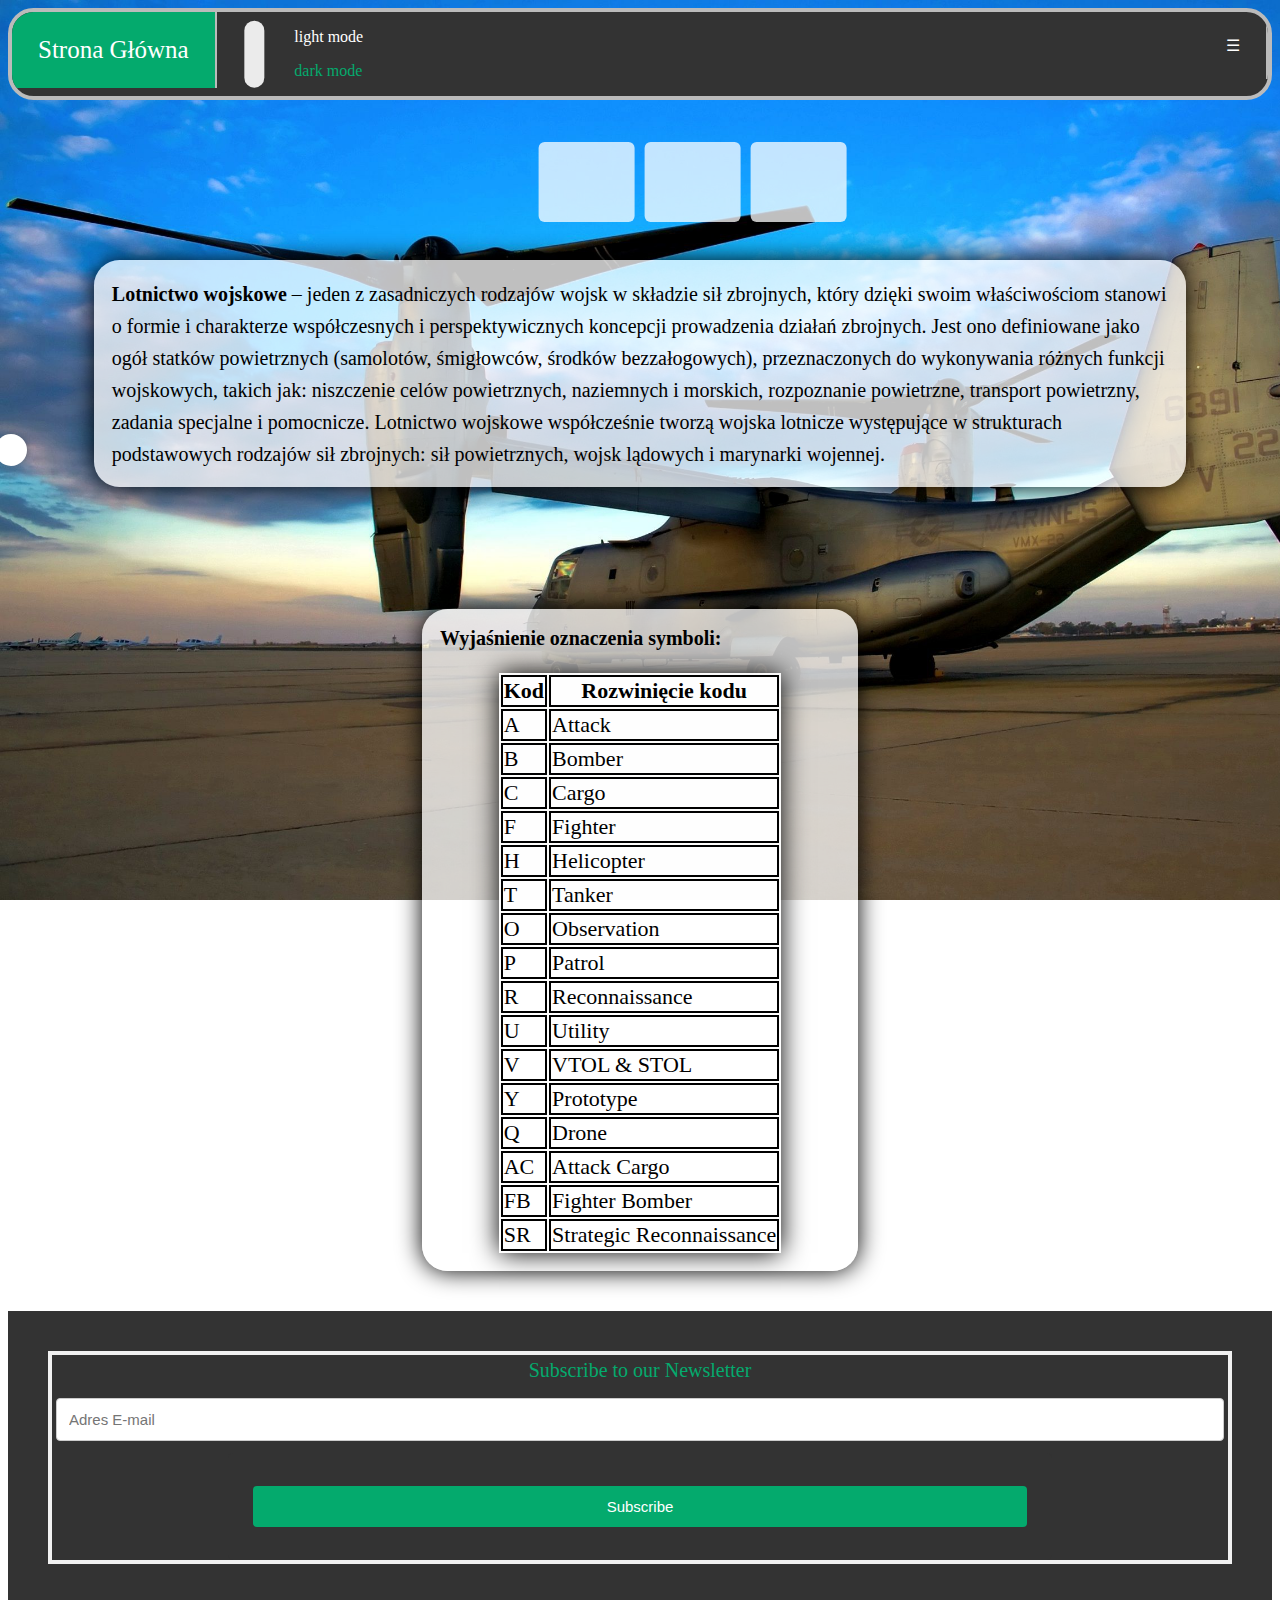
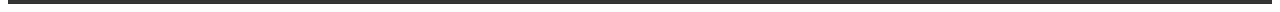
==== index.html @ d293767f "Witryna" ====
<!DOCTYPE html>
<html lang="pl" >
<head>
<meta charset="UTF-8">
<meta name="viewport" content="width=device-width, initial-scale=1">
<link rel="stylesheet" href="style.css">
<link rel='stylesheet' href='https://s3-us-west-2.amazonaws.com/s.cdpn.io/1462889/unicons.css'>
<title>Lotnictwo Wojskowe</title>
</head>
<body id="dvImage">
<script src="js/script.js"></script>
<div class="topNav" id="myTopNav">	
	<a class="active" href="index.html"  >Strona Główna</a>
	<div class="dropdown"> <button class="dropbtn">Myśliwce 
    </button>
			<div class="dropdown-content">
			<a href="mysliwce.html">Myśliwce</a>
			<a href="mysliwce.html#F-22_Raptor">F-22 Raptor</a>	
			<a href="mysliwce.html#YF-23_Black_Widow">YF-23 Black Widow</a>
			<a href="mysliwce.html#F-35_Lightning">F-35 Lightning</a>
			<a href="mysliwce.html#F-14_Tomcat">F-14 Tomcat</a>
			<a href="mysliwce.html#F-16_Fighting_Falcon">F-16 Fighting Falcon</a>
		</div></div>
	<div class="dropdown"><button class="dropbtn">Bombowce 
			</button>
			<div class="dropdown-content">
				<a href="bombowce.html">Bombowce</a>
				<a href="bombowce.html#B-2_Spirit">B-2 Spirit </a>
				<a href="bombowce.html#B-1B_Lancer">B-1B Lancer</a>
				<a href="bombowce.html#F-117_Nighthawk">F-117 Nighthawk</a>
				<a href="bombowce.html#B-52_Stratofortress">B-52 Stratofortress</a>
			</div></div>
	<div class="dropdown"><button class="dropbtn">Śmigłowce 
    </button>
  		<div class="dropdown-content">
			<a href="smiglowce.html">Śmigłowce</a>
			<a href="smiglowce.html#AH-64_Apache">AH-64 Apache</a>
			<a href="smiglowce.html#RAH-66_Comanche">RAH-66 Comanche</a>
			<a href="smiglowce.html#UH-60_Black_Hawk">UH-60 Black Hawk</a>
			<a href="smiglowce.html#AH-56_Cheyenne">AH-56 Cheyenne</a>
			<a href="smiglowce.html#EuroCopter_Tiger">EuroCopter Tiger</a>
			<a href="smiglowce.html#Mi-28_Havoc">Mi-28 Havoc</a>
			<a href="smiglowce.html#Ka-50">Ka-50</a>
		</div></div>
	<div class="dropdown"><button class="dropbtn">Samoloty Wsparcia
    </button>
		<div class="dropdown-content">
			<a href="samoloty_wsparcia.html">Samoloty Wsparcia</a>
			<a href="samoloty_wsparcia.html#A-10_Thunderbolt">A-10 Thunderbolt </a>
			<a href="samoloty_wsparcia.html#V-22_Osprey">V-22 Osprey </a>
			<a href="samoloty_wsparcia.html#SR-71_Blackbird">SR-71 Blackbird</a>
			<a href="samoloty_wsparcia.html#C-5_Galaxy">C-5 Galaxy</a>
			<a href="samoloty_wsparcia.html#C-130_Hercules">C-130 Hercules</a>
			<a href="samoloty_wsparcia.html#AC-130">AC-130</a>
		</div></div>	  
	<a href="kontakt.html"  >Kontakt</a>	
		 <div class="checkbox-wrap ">
         <input type="checkbox" class="toggle-switch">
      <div class="opts">
         <div class="opt-1"><p>light mode</p></div>
         <div class="opt-2"><p>dark mode</p></div>
      </div></div>		
<a href="javascript:void(0);" style="font-size:16px;" class="icon" onclick="menu()">&#9776;</a>
</div>
<br><br><br>
<div class="clock-holder">
<div class='clock'>
  <div class='h shake shake-slow'></div>
  <div class='m shake shake-slow'></div>
  <div class='s shake shake-slow'></div>
</div></div>
	  	<br><br><br><br>
<div id="maincontent" class="maincontent">
<div id="article" class="article"><b>Lotnictwo wojskowe</b> – jeden z zasadniczych rodzajów wojsk w składzie sił zbrojnych, który dzięki swoim właściwościom stanowi o formie i
 charakterze współczesnych i perspektywicznych koncepcji prowadzenia działań zbrojnych.
Jest ono definiowane jako ogół statków powietrznych (samolotów, śmigłowców, środków bezzałogowych), przeznaczonych do wykonywania różnych funkcji wojskowych, 
takich jak: niszczenie celów powietrznych, naziemnych i morskich, rozpoznanie powietrzne, transport powietrzny, zadania specjalne i pomocnicze.
Lotnictwo wojskowe współcześnie tworzą wojska lotnicze występujące w strukturach podstawowych rodzajów sił zbrojnych: sił powietrznych, wojsk lądowych i marynarki wojennej.</div>
<br>
<div class="articleh"><b>Wyjaśnienie oznaczenia symboli:</b><br><br>
<table id="table">
  <tr>
    <th>Kod</th>
    <th>Rozwinięcie kodu</th>
  </tr>
   <tr>
   <td>A</td>
   <td>Attack</td>
 </tr>
 <tr>
   <td>B</td>
   <td>Bomber</td>
 </tr>
 <tr>
   <td>C</td>
   <td>Cargo</td>
 </tr>
 <tr>
   <td>F</td>
   <td>Fighter</td>
 </tr>
 <tr>
   <td>H</td>
   <td>Helicopter</td>
 </tr>
 <tr>
   <td>T</td>
   <td>Tanker</td>
 </tr>
 <tr>
   <td>O</td>
   <td>Observation</td>
 </tr>
 <tr>
   <td>P</td>
   <td>Patrol</td>
 </tr>
 <tr>
   <td>R</td>
   <td>Reconnaissance</td>
 </tr>
 <tr>
   <td>U</td>
   <td>Utility</td>
 </tr>
 <tr>
   <td>V</td>
   <td>VTOL & STOL</td>
 </tr>
 <tr>
   <td>Y</td>
   <td>Prototype</td>
 </tr>
 <tr>
   <td>Q</td>
   <td>Drone</td>
 </tr>
 <tr>
   <td>AC</td>
   <td>Attack Cargo</td>
 </tr>
 <tr>
   <td>FB</td>
   <td>Fighter Bomber</td>
 </tr>
 <tr>
   <td>SR</td>
   <td>Strategic Reconnaissance</td>
 </tr>
 
</table>
</div>





 
								
	<div class="progress-wrap">
		<svg class="progress-circle svg-content" width="100%" height="100%" viewBox="-1 -1 102 102">
			<path d="M50,1 a49,49 0 0,1 0,98 a49,49 0 0,1 0,-98"/>
		</svg>
	</div>
	
	</div>
<div class="footer">
<form name="newsletterForm" onsubmit = "return(validate2());">
  <div class="container2">
    <div id="header" class="header">Subscribe to our Newsletter</div>
  </div>
  <div class="container2" style="background-color:#333">
    <input type="text" placeholder="Adres E-mail" name="mail" required>
  </div>
  <div class="container">
    <input type="submit" value="Subscribe">
  </div>
</form>
</div>
</body>
</html>
---- style.css ----
body {
  	-webkit-transition: all 200ms linear;
	transition: all 200ms linear;
	text-rendering: optimizeLegibility !important;
	-webkit-font-smoothing: antialiased !important;
}
#dvImage{
  background-image: url("pic/background1.jpg");	
  background-repeat: no-repeat;
  background-attachment: fixed;
  background-size: cover;
}
.maincontent{
	margin-left: 2%;
	margin-right: 2%;
}
.topNav {
	overflow: hidden;
	background-color: #333;
	border-radius: 2vw;
	border: 4px solid #bbb;
}
.topNav a {
	float: left;
	font-size:25px;
	display: block;
	color: white;
	text-align: center;
	padding: 24px 26px;
	border-right:2px solid #bbb;
	text-decoration: none;
}
.topNav a:hover:not(.active) {
  background-color: #111;
}
.active {
  background-color: #04AA6D;
  color: white;
}
.topNav .icon {
  display: none;
}
.dropdown {
  float: left;
  overflow: hidden;
}
.dropdown .dropbtn {
  font-size: 25px;  
  border: none;
  outline: none;
  color: white;
  padding: 24px 26px;
  background-color: #333;
  border-right:2px solid #bbb;
  margin: 0;
}
button.dropbtn.active {
  background-color: #04AA6D;
  color: white;	
}
.topNav a:hover, .dropdown:hover .dropbtn {
  background-color: #111;
  color: white;
}
.dropdown-content {
  display: none;
  position: absolute;
  background-color: #300;
  min-width: 160px;
  box-shadow: 0px 8px 16px 0px rgba(255,255,255,0.2);
  z-index: 1;
}

.dropdown-content a {
  float: none;
  color: white;
  padding: 12px 16px;
  text-decoration: none;
  display: block;
  text-align: left;
  border-bottom: 2px solid #ddd;
  border-left: 2px solid #ddd;
  border-right: 2px solid #ddd;
}

.dropdown-content a:hover {
  background-color: #333;
  color: #04AA6D;
}

.dropdown:hover .dropdown-content {
  display: block;
}

@media screen and (max-width: 1370px) {
  .topNav a:not(:first-child), .dropdown .dropbtn {
    display: none;
	font-size: 17px;
  }
    .topNav a:not(:first-child), .dropdown .dropbtnactive {
    display: none;
	font-size: 17px;
  }
  .topNav a.icon {
    float: right;
    display: block;
  }
   .topNav.responsive {position: relative; font-size:17px;}
  .topNav.responsive .icon {
    position: absolute;
    right: 0;
    top: 0;
  }
  .topNav.responsive a {
    float: none;
    display: block;
    text-align: left;
	font-size:15px;
  }
  .topNav.responsive .dropdown {float: none;}
  .topNav.responsive .dropdown-content {position: relative;}
  .topNav.responsive .dropdown .dropbtn {
    display: block;
    width: 100%;
    text-align: left;
  } 
}
@media screen and (max-width: 600px) {

  .article {
  font-size:14px;
  margin-left:1%;
  margin-right:1%;
  }
    body{
	  background-image:url("pic/backgroundphone.jpg");
  }
}




h1{
  background-color:rgba(255, 255, 255, 0.75);
  color:black;
  font-family:verdana;
  font-size: 22px;
  text-align: left;
  display: inline-block;
  box-shadow: 0 0 15px black;
  padding: 1.4vw;
  border-radius: 2vw;
  margin-left: 5%;
}
h2{
	color: Navy;
	font-family:verdana;
	font-size: 22px;
	background-color:rgba(255, 255, 255, 0.8);
	box-shadow: 0 0 15px black;
	padding: 1.4vw;
	border-radius: 2vw;
	text-align:center;
	margin-left: auto;
	margin-right: auto;
	width:500px;
}
h3{
	font-size:17px;
}
.header{
  font-family: verdana;
  font-size: 20px;
  color: #04AA6D;
  text-align:center;
}
.header1{
  font-size: 32px;
  color: #04AA6D;
  text-align:center;  
  font-family: verdana;

}
#error_message{
  margin-bottom: 20px;
  background: #fe8b8e;
  padding: 0px;
  text-align: center;
  font-size: 14px;
  transition: all 0.5s ease;
}
.article {
  background-color:rgba(255, 255, 255, 0.75);
  color:black;
  box-shadow: 0 0 25px black;
  padding: 1.4vw;
  font-family: verdana;
  font-size: 20px;
  line-height:1.6;
  margin-top: -0.5vw;
  border-radius: 2vw;
  display: inline-block;
  margin-right: 5%;
  margin-left: 5%;
  margin-bottom:10%;
}
.articleh{
  background-color:rgba(255, 255, 255, 0.75);
  color:black;
  box-shadow: 0 0 25px black;
  padding: 1.4vw;
  font-family: verdana;
  font-size: 20px;
   border-radius: 2vw;
  display:block;
  margin: 0px auto;
  width:400px;
}
#table{
	margin-left:auto;
	margin-right:auto;
	font-size:22px;
	background-color:rgba(255, 255, 255, 0.9);
	color:black;
	box-shadow: 0 0 25px black;
}
.table, th, td {
	margin-top:30px;
	border:2px solid black;
	background-color:rgba(255, 255, 255, 0.75);
    color:black;
}
th,td{
	background-color:rgba(255, 255, 255, 0.75);
    color:black;
}
.dark{
  background-color:rgba(0, 0, 0, 0.75);
  color:white;
  
}

 input[type=checkbox].toggle-switch {
    transform: rotate(90deg);
    appearance: none;
    -moz-appearance: none;
    -webkit-appearance: none;
    outline: 0;
	display:inline-block;
    cursor: pointer; 
    width: 5em;
    height: 1.5em;
	margin-bottom:0.9em;
    border-radius: 3em;
    background-color: #ebebeb;
    transition: background-color 0.09s ease-in-out;
 position: relative;}
&:active::after {
       background-color: #f2f2f2;
       padding-right: .8em;
   }
    
   &::after {
      content: '';
      width: 2em; 
      height: 2em;
	  display:inline-block;
      background-color: white;
      border-radius: 3em;
      position: absolute;
      left: -5px;
      top: 50%;
      transform: translateY(-50%);
      transition: left .3s cubic-bezier(
          0.175, 0.885, 0.320, 1.275);
      padding .3s ease, margin .3s ease;
      box-shadow: 2px 0px 5px 0 rgba(0,0,0,0.15);
  }



input[type=checkbox].toggle-switch:checked {
   background-color: #04AA6D;
   &:active::after {
      margin-left: -.8em;
   }
   &::after {
      left: 2em;
      background-color: #242424;
   }
}

.opts {
   color: #04AA6D;
   	display:inline-block;
}

.opt-1 {
   color: white;
}

.opt-1,
.opt-2 {
   transition: .2s all;
}

.checkbox-wrap {
	display:inline-block;
	width:200px;
}	

.clock-holder{
	display: block;
	margin: 0 auto;
	
}
.clock {
  position: relative;
  padding:20px;
  top: 50%;
  left: 50%;
  transform: translate(-10%, -80%);
  color: black;
  font-family: "Lato", sans-serif;
}
.clock div {
  position: relative;
  float: left;
  background-color: rgba(255, 255, 255, 0.75);
  border-radius: 6px;
  width: 96px;
  height: 80px;
  text-align: center;
  font-size: 60px;
  margin: 0px 5px;
}


.video-container{
  position: relative;
  padding-bottom: 2%;
}
.video-container iframe{
position: absolute;
  top: 0;
  left: 0;
  width: 100%;
  height: 100%;
}
.video {
	display:none;
	aspect-ratio: 16 / 9;
	width: 100%;

}
.btn, .btn:after, .ajaxbtn, .ajaxbtn:after {
  width: 70px;
  height: 36px;
  line-height: 1.6;
  font-size: 16px;
  font-family: 'Bebas Neue', sans-serif;
  background: #04AA6D;
  border: 0;
  color: #fff;
  letter-spacing: 3px;
  box-shadow: 6px 0px 0px #00E6F6;
  outline: transparent;
  position: relative;
  user-select: none;
  -webkit-user-select: none;
  touch-action: manipulation;
}
.btn:after, .ajaxbtn:after{
  --slice-0: inset(50% 50% 50% 50%);
  --slice-1: inset(80% -6px 0 0);
  --slice-2: inset(50% -6px 30% 0);
  --slice-3: inset(10% -6px 85% 0);
  --slice-4: inset(40% -6px 43% 0);
  --slice-5: inset(80% -6px 5% 0);
  
  content: 'ALTERNATE TEXT';
  display: block;
  position: absolute;
  top: 0;
  left: 0;
  right: 0;
  bottom: 0;
  background: linear-gradient(45deg, transparent 3%, #00E6F6 3%, #00E6F6 5%, #FF013C 5%);
  text-shadow: -3px -3px 0px #F8F005, 3px 3px 0px #00E6F6;
  clip-path: var(--slice-0);
}
.btn:hover:after, .ajaxbtn:hover:after{
  animation: 1s glitch;
  animation-timing-function: steps(2, end);
}
@keyframes glitch {
  0% {
    clip-path: var(--slice-1);
    transform: translate(-20px, -10px);
  }
  10% {
    clip-path: var(--slice-3);
    transform: translate(10px, 10px);
  }
  20% {
    clip-path: var(--slice-1);
    transform: translate(-10px, 10px);
  }
  30% {
    clip-path: var(--slice-3);
    transform: translate(0px, 5px);
  }
  40% {
    clip-path: var(--slice-2);
    transform: translate(-5px, 0px);
  }
  50% {
    clip-path: var(--slice-3);
    transform: translate(5px, 0px);
  }
  60% {
    clip-path: var(--slice-4);
    transform: translate(5px, 10px);
  }
  70% {
    clip-path: var(--slice-2);
    transform: translate(-10px, 10px);
  }
  80% {
    clip-path: var(--slice-5);
    transform: translate(20px, -10px);
  }
  90% {
    clip-path: var(--slice-1);
    transform: translate(-10px, 0px);
  }
  100% {
    clip-path: var(--slice-1);
    transform: translate(0);
  }
}



.zoom{
	float:left; 
	padding-right:30px;  
	width:70vw; 
	height:auto; 
	max-width:500px; 
	min-width:200px;
	border-radius: 2vw;
	transition: transform 1s;
	cursor:pointer;
}
.zoom:hover {
  transform: scale(1.5);
}




.footer {
  overflow: hidden;
  margin-top:40px;
  background-color: #333;
  padding: 40px;
  text-align: center;
}


/* Style the form element with a border around it   Newsletter */
form {
  border: 4px solid #f1f1f1;
}
.container2 {
  padding: 4px;
  background-color: #333;
  color:#04AA6D;
    font-size:15px;
}
input[type=text], input[type=submit] {
  width: 100%;
  padding: 6px;
  margin: 8px 0;
  display: inline-block;
  border: 1px solid #ccc;
  box-sizing: border-box;
  font-size:15px;
}
input[type=submit] {
  background-color: #04AA6D;
  font-size:15px;
  color: white;
  border: none;
}
input[type=submit]:hover {
  opacity: 0.8;
}



/* Style inputs, select elements and textareas KONTAKT */
input[type=text], select, textarea{
  width: 100%;
  padding: 12px;
  border: 1px solid #ccc;
  border-radius: 4px;
  box-sizing: border-box;
  resize: vertical;
}
label {
  padding: 12px 12px 12px 0;
  display: inline-block;
  color:#04AA6D;
  margin-left:10px;
}
input[type=submit] {
  background-color: #04AA6D;
  color: white;
  padding: 12px 20px;
  border: none;
  border-radius: 4px;
  cursor: pointer;
}
.container {
	margin-right:15%;
margin-left:15%;
  border-radius: 5px;
  background-color: #333;
  padding: 25px;
}
.col-25 {
  float: left;
  width: 20%;
  margin-top: 12px;
}
.col-75 {
  float: left;
  width: 65%;
  margin-top: 12px;
}
.row:after {
  content: "";
  display: table;
  clear: both;
}
@media screen and (max-width: 600px) {
  .col-25, .col-75, input[type=submit] {
    width: 100%;
    margin-top: 0;
  }
}



.progress-wrap {
	position: fixed;
	background: green;
	right: 30px;
	bottom: 30px;
	height: 46px;
	width: 46px;
	cursor: pointer;
	display: block;
	border-radius: 50px;
	box-shadow: inset  0 0 0 2px rgba(0,0,0,0.1);
	z-index: 10000;
	opacity: 0;
	visibility: hidden;
	transform: translateY(15px);
	-webkit-transition: all 200ms linear;
    transition: all 200ms linear;
}
.progress-wrap.active-progress {
	opacity: 1;
	visibility: visible;
	transform: translateY(0);
}
.progress-wrap::after {
	position: absolute;
	font-family: 'unicons';
	content: '\e84b';
	text-align: center;
	line-height: 46px;
	font-size: 45px;
	color: red;
	left: 0;
	top: 0;
	height: 46px;
	width: 46px;
	cursor: pointer;
	display: block;
	z-index: 1;
	-webkit-transition: all 200ms linear;
    transition: all 200ms linear;
}
.progress-wrap:hover::after {
	opacity: 0;
}
.progress-wrap::before {
	position: absolute;
	font-family: 'unicons';
	content: '\e84b';
	text-align: center;
	line-height: 46px;
	font-size: 45px;
	opacity: 0;
	background: green;
	-webkit-background-clip: text;
	-webkit-text-fill-color: transparent;
	left: 0;
	top: 0;
	height: 46px;
	width: 46px;
	cursor: pointer;
	display: block;
	z-index: 2;
	-webkit-transition: all 200ms linear;
    transition: all 200ms linear;
}
.progress-wrap:hover::before {
	opacity: 1;
}
.progress-wrap svg path { 
	fill: none; 
}
.progress-wrap svg.progress-circle path {
	stroke: rgba(0, 0, 255, 0.7);
	stroke-width: 10;
	box-sizing:border-box;
	-webkit-transition: all 200ms linear;
    transition: all 200ms linear;
}
@-webkit-keyframes border-transform{
    0%,100% { border-radius: 63% 37% 54% 46% / 55% 48% 52% 45%; } 
	14% { border-radius: 40% 60% 54% 46% / 49% 60% 40% 51%; } 
	28% { border-radius: 54% 46% 38% 62% / 49% 70% 30% 51%; } 
	42% { border-radius: 61% 39% 55% 45% / 61% 38% 62% 39%; } 
	56% { border-radius: 61% 39% 67% 33% / 70% 50% 50% 30%; } 
	70% { border-radius: 50% 50% 34% 66% / 56% 68% 32% 44%; } 
	84% { border-radius: 46% 54% 50% 50% / 35% 61% 39% 65%; } 
}
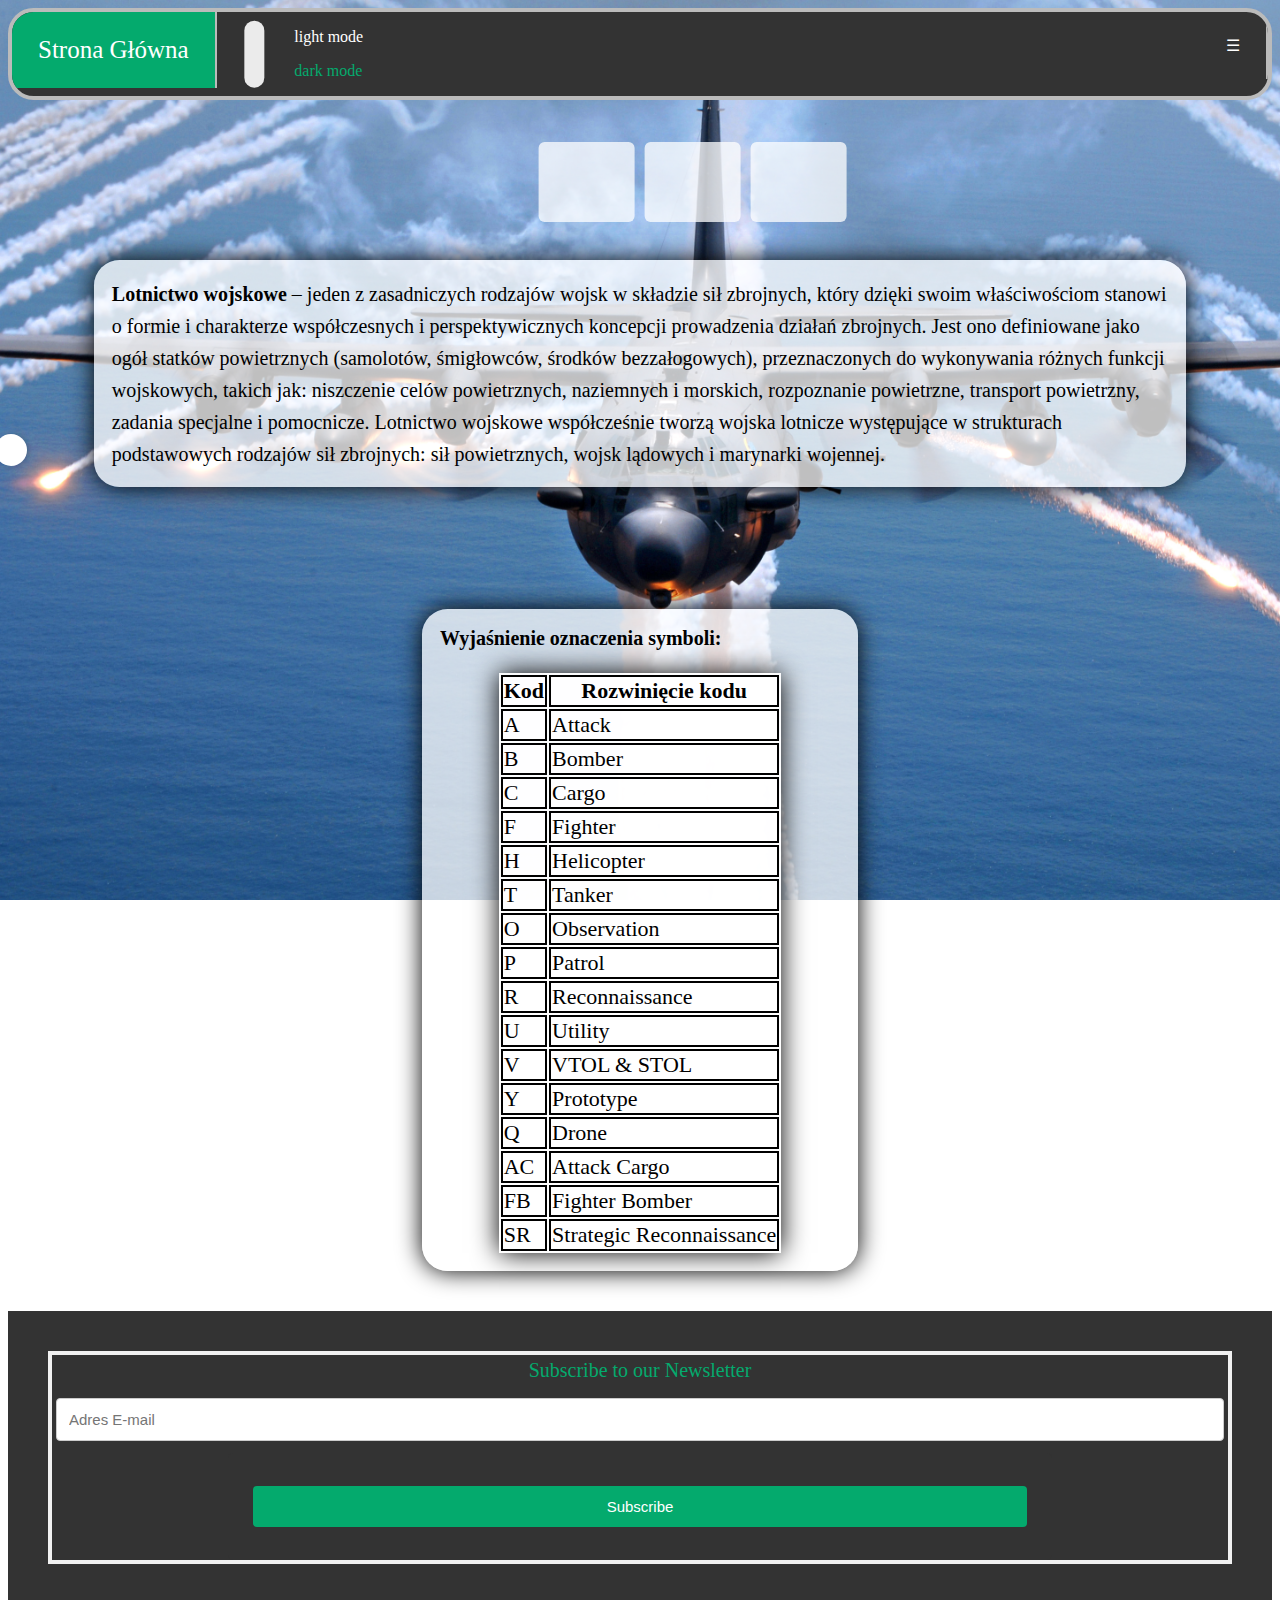
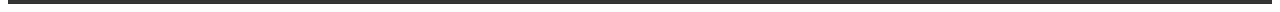
==== commit d06125e5: "Web" ====
--- a/index.html
+++ b/index.html
@@ -8,6 +8,8 @@
 <title>Lotnictwo Wojskowe</title>
 </head>
 <body id="dvImage">
+<script src='https://cdnjs.cloudflare.com/ajax/libs/jquery/3.4.0/jquery.min.js'></script>
+<script src="http://ajax.googleapis.com/ajax/libs/jquery/1.8.3/jquery.min.js"></script>
 <script src="js/script.js"></script>
 <div class="topNav" id="myTopNav">	
 	<a class="active" href="index.html"  >Strona Główna</a>
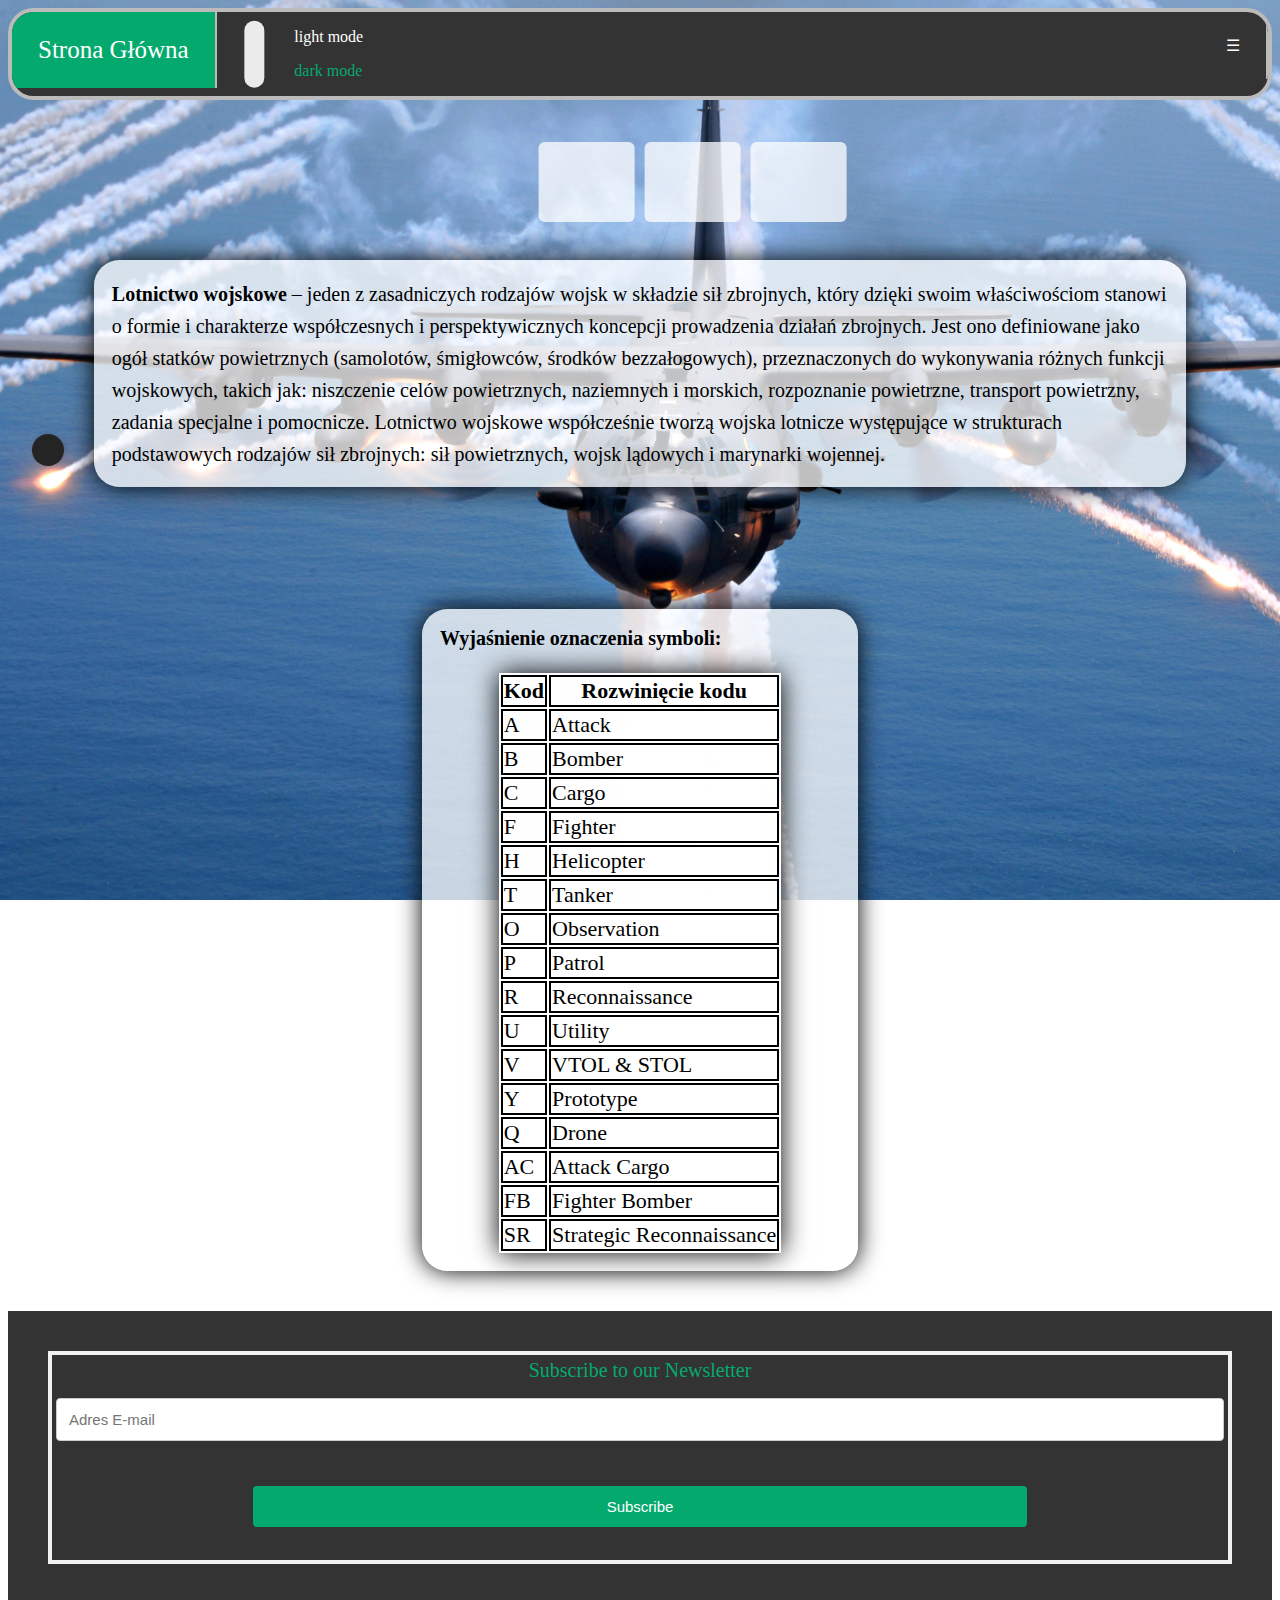
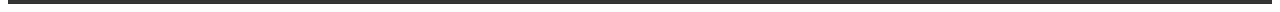
==== commit b3df4420: "Web" ====
--- a/index.html
+++ b/index.html
@@ -9,7 +9,7 @@
 </head>
 <body id="dvImage">
 <script src='https://cdnjs.cloudflare.com/ajax/libs/jquery/3.4.0/jquery.min.js'></script>
-<script src="http://ajax.googleapis.com/ajax/libs/jquery/1.8.3/jquery.min.js"></script>
+<script src="https://ajax.googleapis.com/ajax/libs/jquery/1.8.3/jquery.min.js"></script>
 <script src="js/script.js"></script>
 <div class="topNav" id="myTopNav">	
 	<a class="active" href="index.html"  >Strona Główna</a>
@@ -167,7 +167,7 @@
 	
 	</div>
 <div class="footer">
-<form name="newsletterForm" onsubmit = "return(validate2());">
+<form name="newsletterForm">
   <div class="container2">
     <div id="header" class="header">Subscribe to our Newsletter</div>
   </div>
--- a/style.css
+++ b/style.css
@@ -254,12 +254,11 @@
     border-radius: 3em;
     background-color: #ebebeb;
     transition: background-color 0.09s ease-in-out;
- position: relative;}
+	position: relative;
 &:active::after {
        background-color: #f2f2f2;
        padding-right: .8em;
-   }
-    
+ }}
    &::after {
       content: '';
       width: 2em; 
@@ -276,11 +275,8 @@
       padding .3s ease, margin .3s ease;
       box-shadow: 2px 0px 5px 0 rgba(0,0,0,0.15);
   }
-
-
-
 input[type=checkbox].toggle-switch:checked {
-   background-color: #04AA6D;
+background-color: #04AA6D;}
    &:active::after {
       margin-left: -.8em;
    }
@@ -288,7 +284,7 @@
       left: 2em;
       background-color: #242424;
    }
-}
+
 
 .opts {
    color: #04AA6D;
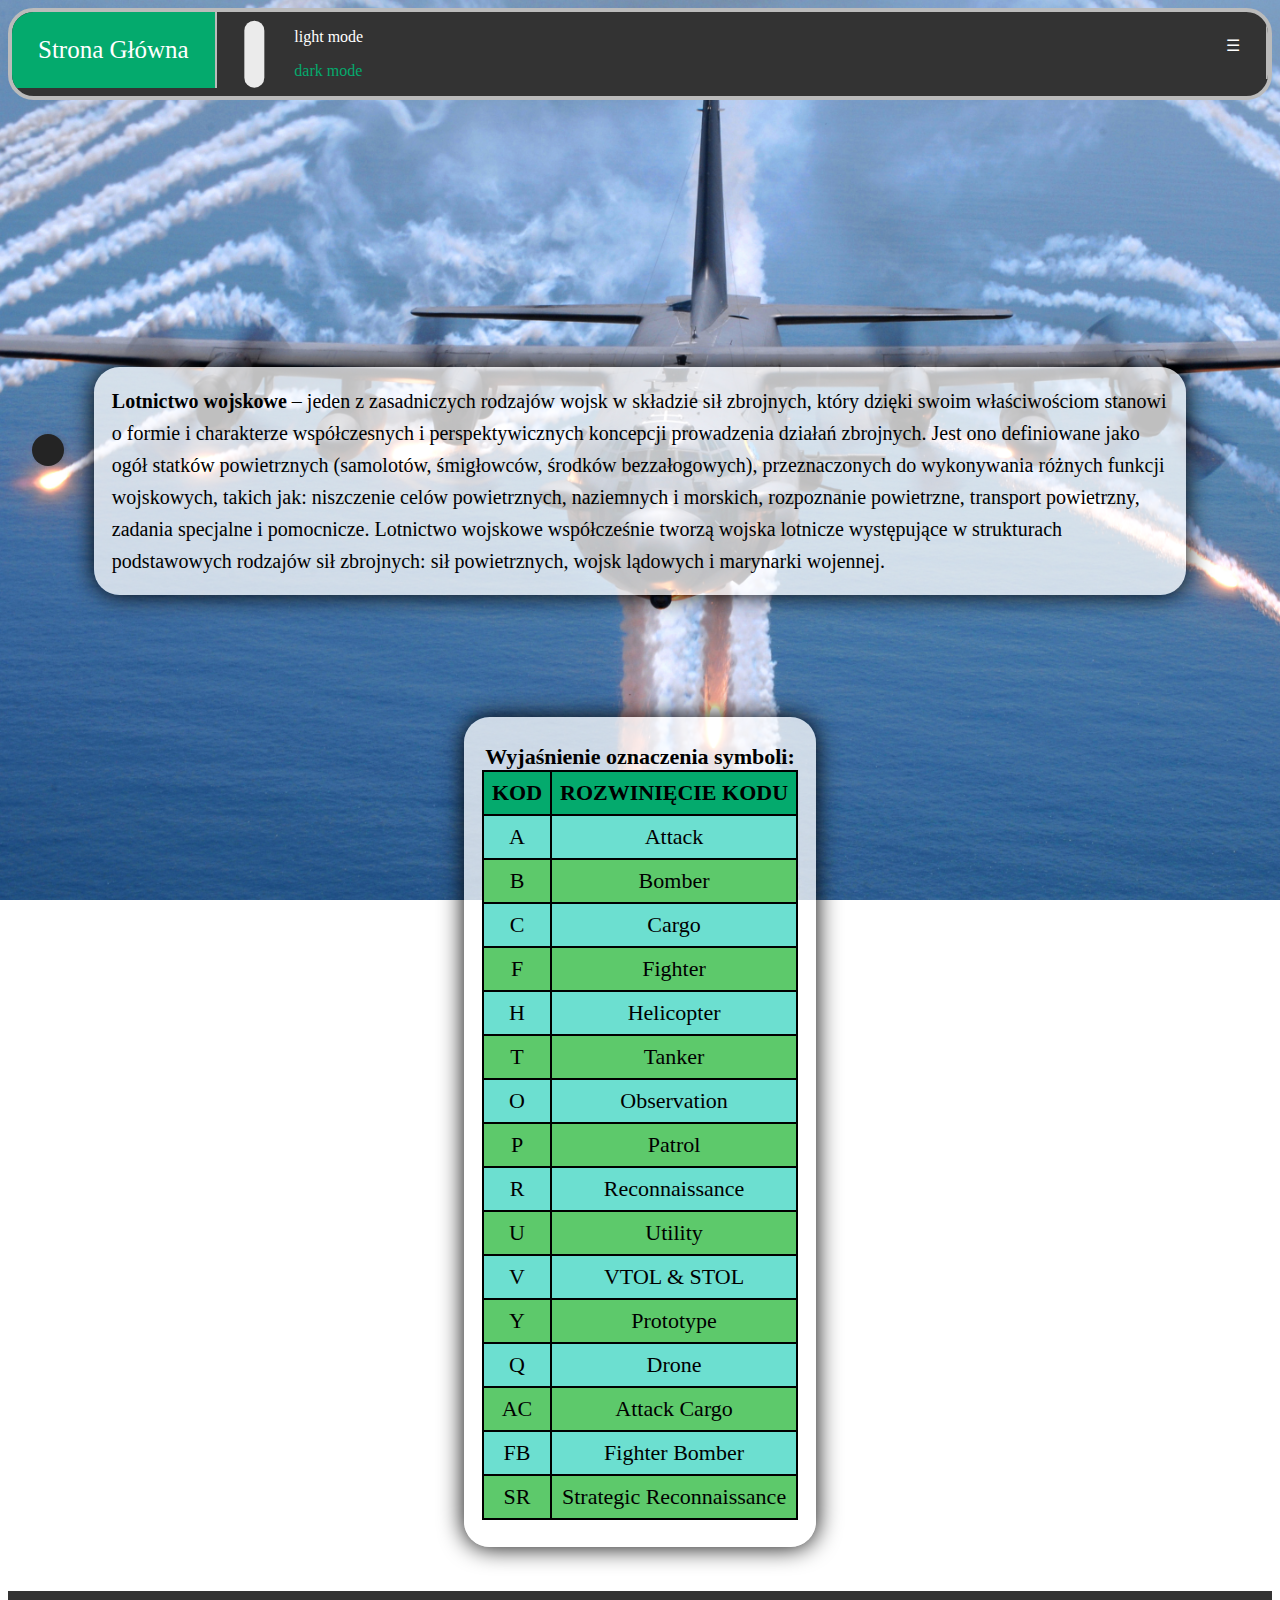
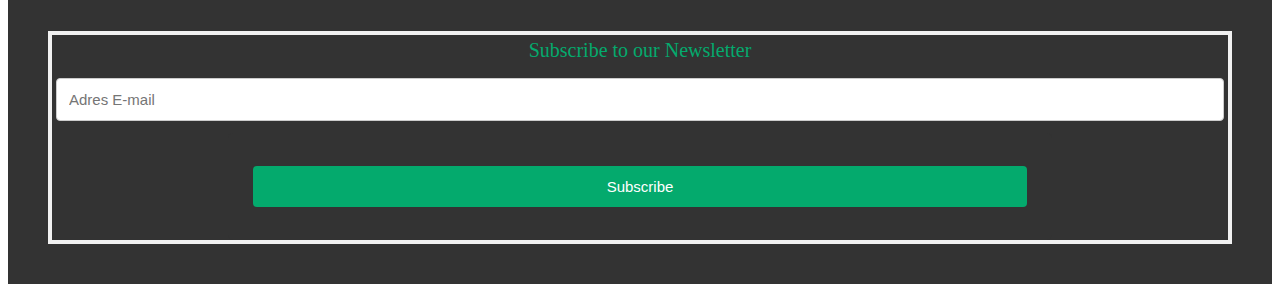
==== commit 708518ea: "Web" ====
--- a/index.html
+++ b/index.html
@@ -65,13 +65,14 @@
 <a href="javascript:void(0);" style="font-size:16px;" class="icon" onclick="menu()">&#9776;</a>
 </div>
 <br><br><br>
+<div style="text-align:center">
 <div class="clock-holder">
 <div class='clock'>
   <div class='h shake shake-slow'></div>
   <div class='m shake shake-slow'></div>
   <div class='s shake shake-slow'></div>
-</div></div>
-	  	<br><br><br><br>
+</div></div></div>
+	  	<br><br><br><br><br><br><br><br>
 <div id="maincontent" class="maincontent">
 <div id="article" class="article"><b>Lotnictwo wojskowe</b> – jeden z zasadniczych rodzajów wojsk w składzie sił zbrojnych, który dzięki swoim właściwościom stanowi o formie i
  charakterze współczesnych i perspektywicznych koncepcji prowadzenia działań zbrojnych.
@@ -79,8 +80,10 @@
 takich jak: niszczenie celów powietrznych, naziemnych i morskich, rozpoznanie powietrzne, transport powietrzny, zadania specjalne i pomocnicze.
 Lotnictwo wojskowe współcześnie tworzą wojska lotnicze występujące w strukturach podstawowych rodzajów sił zbrojnych: sił powietrznych, wojsk lądowych i marynarki wojennej.</div>
 <br>
-<div class="articleh"><b>Wyjaśnienie oznaczenia symboli:</b><br><br>
+<div style="text-align:center">
+<div class="articleh">
 <table id="table">
+  <caption><b>Wyjaśnienie oznaczenia symboli:</b></caption>
   <tr>
     <th>Kod</th>
     <th>Rozwinięcie kodu</th>
@@ -149,9 +152,8 @@
    <td>SR</td>
    <td>Strategic Reconnaissance</td>
  </tr>
- 
 </table>
-</div>
+</div></div>
 
 
 
--- a/style.css
+++ b/style.css
@@ -4,6 +4,9 @@
 	text-rendering: optimizeLegibility !important;
 	-webkit-font-smoothing: antialiased !important;
 }
+a{
+	text-decoration:none;
+}
 #dvImage{
   background-image: url("pic/background1.jpg");	
   background-repeat: no-repeat;
@@ -13,6 +16,7 @@
 .maincontent{
 	margin-left: 2%;
 	margin-right: 2%;
+	margin-top: 6%;
 }
 .topNav {
 	overflow: hidden;
@@ -212,28 +216,43 @@
   font-family: verdana;
   font-size: 20px;
    border-radius: 2vw;
-  display:block;
+  display:inline-block;
   margin: 0px auto;
-  width:400px;
-}
-#table{
-	margin-left:auto;
-	margin-right:auto;
+}
+table{
+	margin: 3% auto;
 	font-size:22px;
 	background-color:rgba(255, 255, 255, 0.9);
 	color:black;
-	box-shadow: 0 0 25px black;
-}
-.table, th, td {
-	margin-top:30px;
+	text-align:center;
+	vertical-align:middle;
+	border-collapse:collapse;
+	
+}
+table th{
+	background-color:#04AA6D;
+	color:black;
+	text-transform:uppercase;
+}
+table{
 	border:2px solid black;
-	background-color:rgba(255, 255, 255, 0.75);
     color:black;
 }
-th,td{
-	background-color:rgba(255, 255, 255, 0.75);
+table th, tr, td {
+	border:2px solid black;
     color:black;
-}
+	padding:8px;
+	font-size: 22px;
+}
+tbody tr:nth-child(odd) {
+  background-color: #5dc96b;
+}
+
+tbody tr:nth-child(even) {
+  background-color: #6cdfd0;
+}
+
+
 .dark{
   background-color:rgba(0, 0, 0, 0.75);
   color:white;
@@ -283,7 +302,7 @@
    &::after {
       left: 2em;
       background-color: #242424;
-   }
+}
 
 
 .opts {
@@ -306,16 +325,18 @@
 }	
 
 .clock-holder{
-	display: block;
-	margin: 0 auto;
+	position:absolute;
+	left: 0;
+	right: 0;
+	margin: auto;
+	width: 400px;
+
 	
 }
 .clock {
   position: relative;
   padding:20px;
-  top: 50%;
-  left: 50%;
-  transform: translate(-10%, -80%);
+  margin-bottom:2%;
   color: black;
   font-family: "Lato", sans-serif;
 }
@@ -324,9 +345,10 @@
   float: left;
   background-color: rgba(255, 255, 255, 0.75);
   border-radius: 6px;
-  width: 96px;
+  max-width: 96px;
   height: 80px;
   text-align: center;
+  vertical-align: middle;
   font-size: 60px;
   margin: 0px 5px;
 }
@@ -349,7 +371,7 @@
 	width: 100%;
 
 }
-.btn, .btn:after, .ajaxbtn, .ajaxbtn:after {
+.btn, .btn:after, .ajaxbtn, .ajaxbtn:after, .morebtn, .morebtn:after {
   width: 70px;
   height: 36px;
   line-height: 1.6;
@@ -366,7 +388,7 @@
   -webkit-user-select: none;
   touch-action: manipulation;
 }
-.btn:after, .ajaxbtn:after{
+.btn:after, .ajaxbtn:after, .morebtn:after{
   --slice-0: inset(50% 50% 50% 50%);
   --slice-1: inset(80% -6px 0 0);
   --slice-2: inset(50% -6px 30% 0);
@@ -385,9 +407,12 @@
   text-shadow: -3px -3px 0px #F8F005, 3px 3px 0px #00E6F6;
   clip-path: var(--slice-0);
 }
-.btn:hover:after, .ajaxbtn:hover:after{
+.btn:hover:after, .ajaxbtn:hover:after, .morebtn:hover:after{
   animation: 1s glitch;
   animation-timing-function: steps(2, end);
+}
+.morebtn{
+padding:0.8%;
 }
 @keyframes glitch {
   0% {
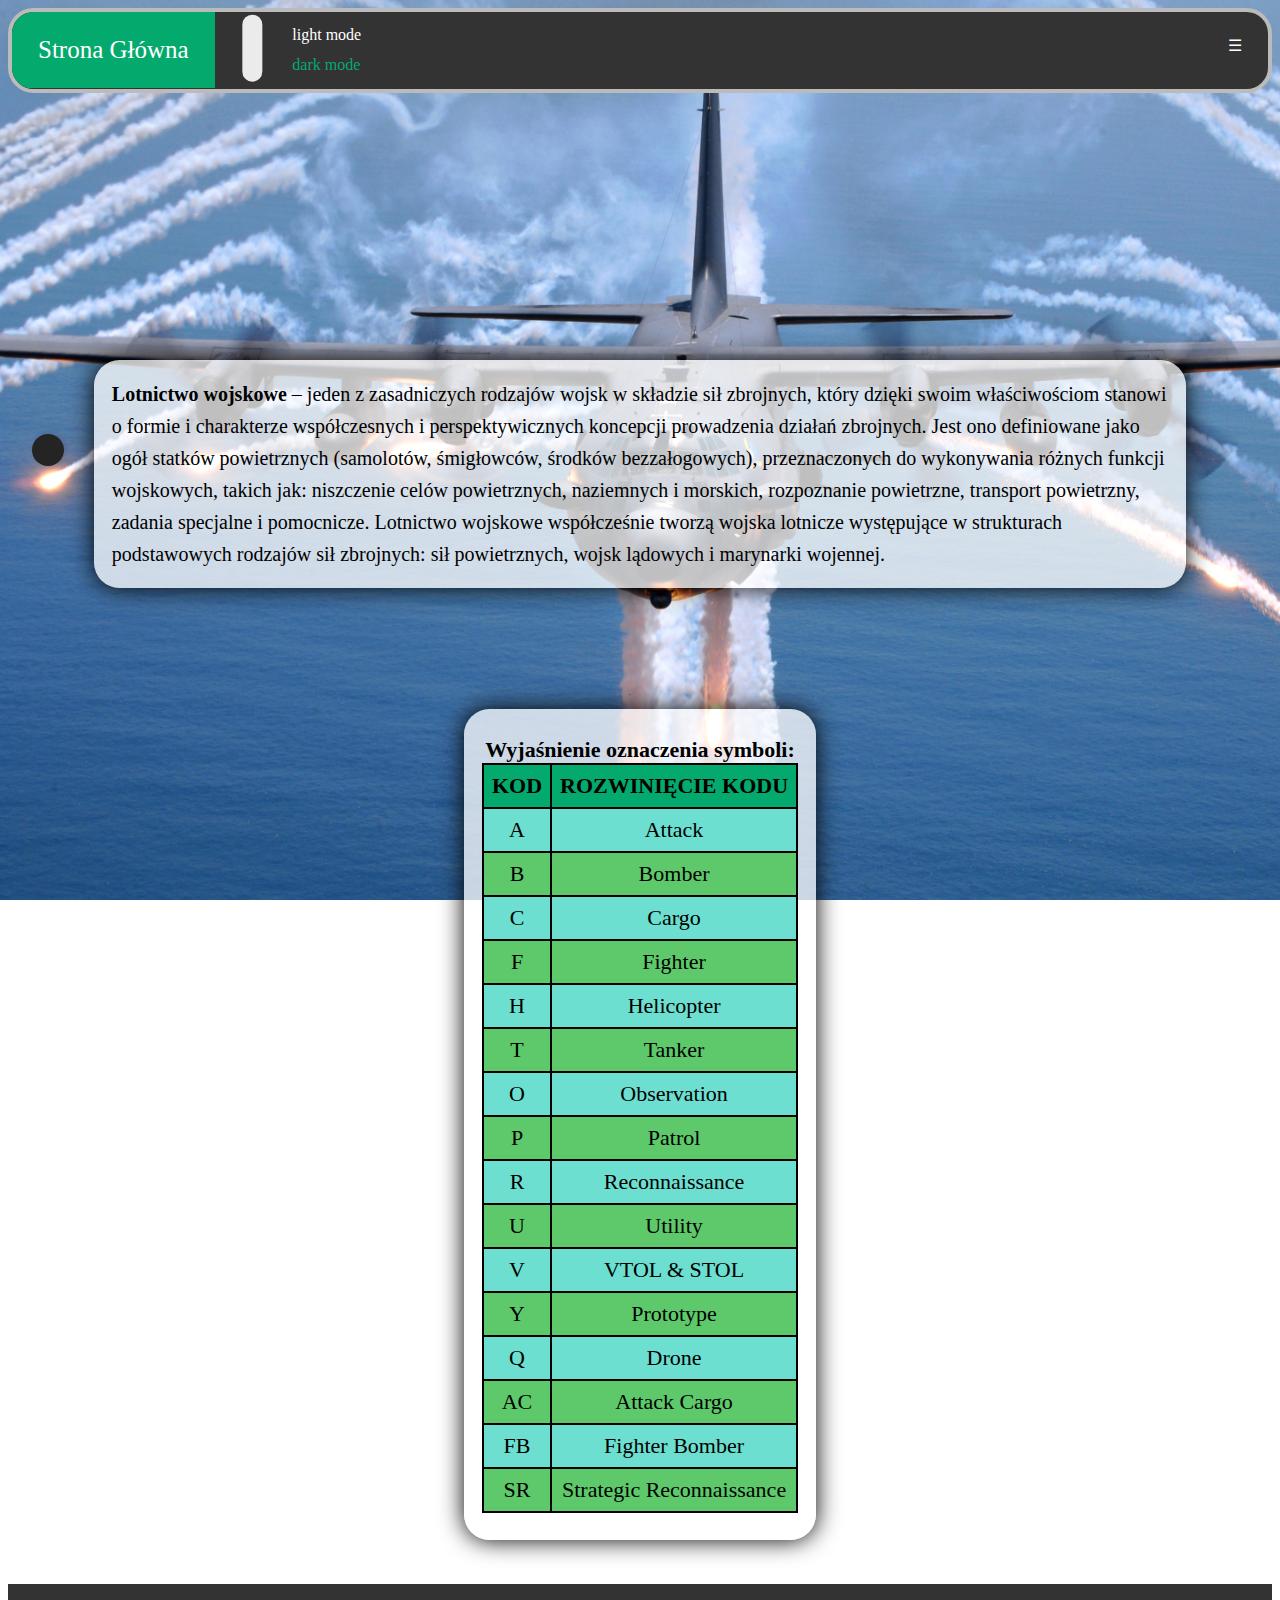
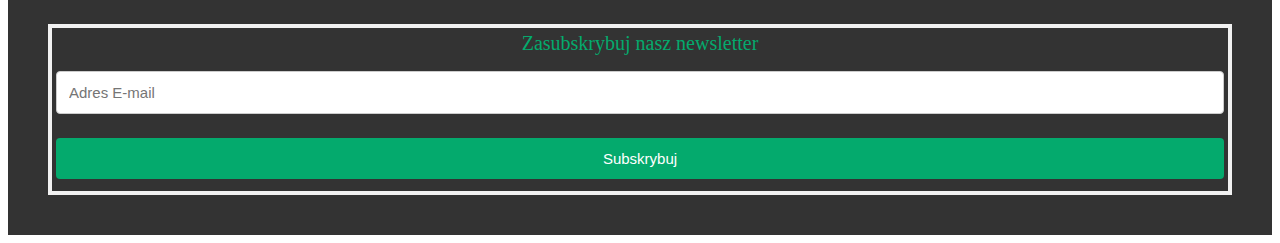
==== commit 2d71e16a: "Web" ====
--- a/index.html
+++ b/index.html
@@ -171,13 +171,13 @@
 <div class="footer">
 <form name="newsletterForm">
   <div class="container2">
-    <div id="header" class="header">Subscribe to our Newsletter</div>
+    <div id="header" class="header">Zasubskrybuj nasz newsletter</div>
   </div>
   <div class="container2" style="background-color:#333">
     <input type="text" placeholder="Adres E-mail" name="mail" required>
   </div>
-  <div class="container">
-    <input type="submit" value="Subscribe">
+  <div class="container2">
+    <input type="submit" value="Subskrybuj">
   </div>
 </form>
 </div>
--- a/style.css
+++ b/style.css
@@ -57,6 +57,7 @@
   background-color: #333;
   border-right:2px solid #bbb;
   margin: 0;
+  cursor: pointer; 
 }
 button.dropbtn.active {
   background-color: #04AA6D;
@@ -91,8 +92,7 @@
   background-color: #333;
   color: #04AA6D;
 }
-
-.dropdown:hover .dropdown-content {
+.show {
   display: block;
 }
 
@@ -105,6 +105,9 @@
     display: none;
 	font-size: 17px;
   }
+  	.topNav a{
+		border-right:0px ;
+	}
   .topNav a.icon {
     float: right;
     display: block;
@@ -130,14 +133,27 @@
   } 
 }
 @media screen and (max-width: 600px) {
-
-  .article {
+  .maincontent .article {
   font-size:14px;
   margin-left:1%;
   margin-right:1%;
   }
-    body{
+  .maincontent h1{
+   margin-left:1%;
+  font-size:25px;
+  }
+   body{
 	  background-image:url("pic/backgroundphone.jpg");
+  }
+  .maincontent .container{
+  margin-left:0%;
+  margin-right:0%;
+  }
+  .maincontent .article .zoom{
+  width:100%;
+  }
+  .maincontent .articleh table tr, td, th{
+	  font-size:14px;
   }
 }
 
@@ -148,7 +164,7 @@
   background-color:rgba(255, 255, 255, 0.75);
   color:black;
   font-family:verdana;
-  font-size: 22px;
+  font-size: 36px;
   text-align: left;
   display: inline-block;
   box-shadow: 0 0 15px black;
@@ -289,8 +305,7 @@
       left: -5px;
       top: 50%;
       transform: translateY(-50%);
-      transition: left .3s cubic-bezier(
-          0.175, 0.885, 0.320, 1.275);
+      transition: left .3s cubic-bezier(0.175, 0.885, 0.320, 1.275);
       padding .3s ease, margin .3s ease;
       box-shadow: 2px 0px 5px 0 rgba(0,0,0,0.15);
   }
@@ -317,6 +332,7 @@
 .opt-1,
 .opt-2 {
    transition: .2s all;
+   line-height:0.9;
 }
 
 .checkbox-wrap {
@@ -374,6 +390,7 @@
 .btn, .btn:after, .ajaxbtn, .ajaxbtn:after, .morebtn, .morebtn:after {
   width: 70px;
   height: 36px;
+  cursor: pointer; 
   line-height: 1.6;
   font-size: 16px;
   font-family: 'Bebas Neue', sans-serif;
@@ -475,7 +492,7 @@
 	cursor:pointer;
 }
 .zoom:hover {
-  transform: scale(1.5);
+  transform: scale(1.2);
 }
 
 
@@ -546,10 +563,11 @@
 }
 .container {
 	margin-right:15%;
-margin-left:15%;
-  border-radius: 5px;
-  background-color: #333;
-  padding: 25px;
+	margin-left:15%;
+	margin-top:15%;
+	border-radius: 5px;
+	background-color: #333;
+	padding: 25px;
 }
 .col-25 {
   float: left;
@@ -578,7 +596,7 @@
 .progress-wrap {
 	position: fixed;
 	background: green;
-	right: 30px;
+	right: 50px;
 	bottom: 30px;
 	height: 46px;
 	width: 46px;
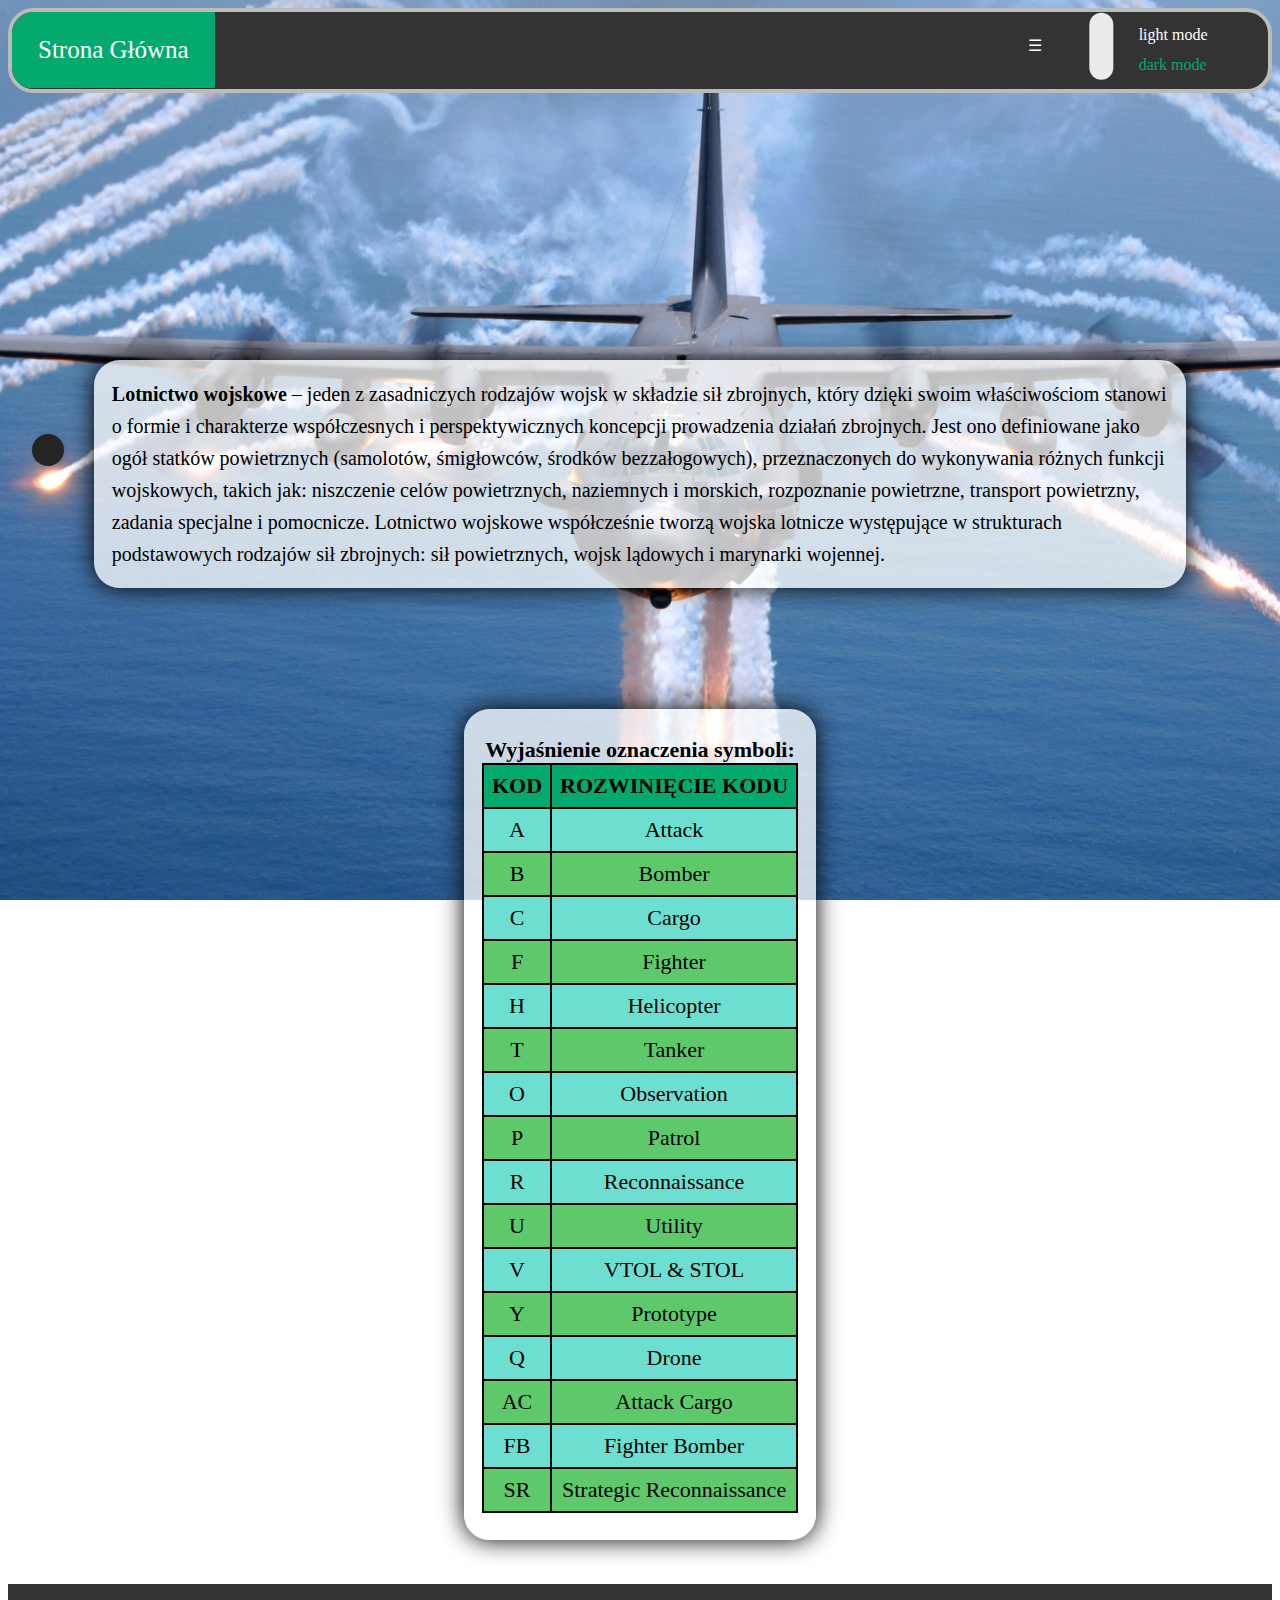
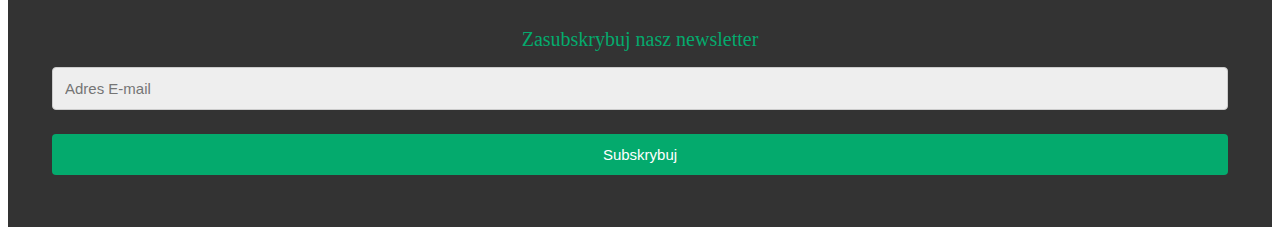
==== commit dcc53d0d: "TEST" ====
--- a/index.html
+++ b/index.html
@@ -8,9 +8,7 @@
 <title>Lotnictwo Wojskowe</title>
 </head>
 <body id="dvImage">
-<script src='https://cdnjs.cloudflare.com/ajax/libs/jquery/3.4.0/jquery.min.js'></script>
-<script src="https://ajax.googleapis.com/ajax/libs/jquery/1.8.3/jquery.min.js"></script>
-<script src="js/script.js"></script>
+
 <div class="topNav" id="myTopNav">	
 	<a class="active" href="index.html"  >Strona Główna</a>
 	<div class="dropdown"> <button class="dropbtn">Myśliwce 
@@ -55,7 +53,7 @@
 			<a href="samoloty_wsparcia.html#C-130_Hercules">C-130 Hercules</a>
 			<a href="samoloty_wsparcia.html#AC-130">AC-130</a>
 		</div></div>	  
-	<a href="kontakt.html"  >Kontakt</a>	
+	<a href="kontakt.php"  >Kontakt</a>	
 		 <div class="checkbox-wrap ">
          <input type="checkbox" class="toggle-switch">
       <div class="opts">
@@ -181,5 +179,8 @@
   </div>
 </form>
 </div>
+<script src='https://cdnjs.cloudflare.com/ajax/libs/jquery/3.4.0/jquery.min.js'></script>
+<script src="https://ajax.googleapis.com/ajax/libs/jquery/1.8.3/jquery.min.js"></script>
+<script src="js/script.js"></script>
 </body>
 </html>--- a/style.css
+++ b/style.css
@@ -3,12 +3,13 @@
 	transition: all 200ms linear;
 	text-rendering: optimizeLegibility !important;
 	-webkit-font-smoothing: antialiased !important;
+	justify-content: center;
+	align-items: center;
 }
 a{
 	text-decoration:none;
 }
 #dvImage{
-  background-image: url("pic/background1.jpg");	
   background-repeat: no-repeat;
   background-attachment: fixed;
   background-size: cover;
@@ -17,6 +18,9 @@
 	margin-left: 2%;
 	margin-right: 2%;
 	margin-top: 6%;
+}
+.Nav{
+	padding-bottom:80px;
 }
 .topNav {
 	overflow: hidden;
@@ -141,9 +145,6 @@
   .maincontent h1{
    margin-left:1%;
   font-size:25px;
-  }
-   body{
-	  background-image:url("pic/backgroundphone.jpg");
   }
   .maincontent .container{
   margin-left:0%;
@@ -201,7 +202,7 @@
   font-family: verdana;
 
 }
-#error_message{
+#error_tresc{
   margin-bottom: 20px;
   background: #fe8b8e;
   padding: 0px;
@@ -336,7 +337,8 @@
 }
 
 .checkbox-wrap {
-	display:inline-block;
+	display:block;
+	float:right;
 	width:200px;
 }	
 
@@ -508,7 +510,7 @@
 
 
 /* Style the form element with a border around it   Newsletter */
-form {
+form.newsletterForm {
   border: 4px solid #f1f1f1;
 }
 .container2 {
@@ -680,3 +682,327 @@
 	70% { border-radius: 50% 50% 34% 66% / 56% 68% 32% 44%; } 
 	84% { border-radius: 46% 54% 50% 50% / 35% 61% 39% 65%; } 
 }
+
+
+
+
+/* Radio button in contact form */
+.radio_btn_container {
+  display: inline-block;
+  position: relative;
+  padding-left: 35px;
+  margin-bottom: 12px;
+  cursor: pointer;
+  font-size: 22px;
+
+}
+
+/* Hide the browser's default radio button */
+.radio_btn_container input {
+  position: absolute;
+  opacity: 0;
+  cursor: pointer;
+}
+
+/* Create a custom radio button */
+.checkmark {
+  position: absolute;
+  top: 0;
+  left: 0;
+  height: 25px;
+  width: 25px;
+  background-color: #eee;
+  border-radius: 50%;
+}
+
+/* On mouse-over, add a grey background color */
+.radio_btn_container:hover input ~ .checkmark {
+  background-color: #ccc;
+}
+
+/* When the radio button is checked, add a blue background */
+.radio_btn_container input:checked ~ .checkmark {
+  background-color: #2196F3;
+}
+
+/* Create the indicator (the dot/circle - hidden when not checked) */
+.checkmark:after {
+  content: "";
+  position: absolute;
+  display: none;
+}
+
+/* Show the indicator (dot/circle) when checked */
+.radio_btn_container input:checked ~ .checkmark:after {
+  display: block;
+}
+
+/* Style the indicator (dot/circle) */
+.radio_btn_container .checkmark:after {
+ 	top: 9px;
+	left: 9px;
+	width: 8px;
+	height: 8px;
+	border-radius: 50%;
+	background: white;
+}
+
+/*LOGIN FORM POPUP BUTTON*/
+
+/* Set a style for all buttons */
+button.openForm {
+  background-color: #04AA6D;
+  font-size:20px;
+  color: white;
+  padding: 14px 20px;
+  margin: 8px 0;
+  border: none;
+  cursor: pointer;
+  width: 300px;
+  opacity: 0.9;
+  display:block;
+  float:right;
+  border-radius:2vw;
+}
+
+/* The Modal (background) */
+.modal {
+  display: none; /* Hidden by default */
+  position: fixed; /* Stay in place */
+  z-index: 1; /* Sit on top */
+  left: 0;
+  top: 0;
+  width: 100%; /* Full width */
+  height: 100%; /* Full height */
+  overflow: auto; /* Enable scroll if needed */
+  background-color: rgb(0,0,0); /* Fallback color */
+  background-color: rgba(0,0,0,0.4); /* Black w/ opacity */
+}
+
+/* Modal Content/Box */
+.modal-content {
+  background-color: #fefefe;
+  margin: 15% auto; /* 15% from the top and centered */
+  padding: 20px;
+  border: 1px solid #888;
+  width: 80%; /* Could be more or less, depending on screen size */
+}
+
+/* The Close Button */
+.close {
+  color: #aaa;
+  float: right;
+  font-size: 28px;
+  font-weight: bold;
+}
+
+.close:hover,
+.close:focus {
+  color: black;
+  text-decoration: none;
+  cursor: pointer;
+}
+
+
+
+
+
+
+/*LOGIN FORM*/
+* {
+	box-sizing: border-box;
+}
+
+h4 {
+	font-weight: bold;
+	margin: 0;
+}
+
+p.logform {
+	font-size: 14px;
+	font-weight: 100;
+	line-height: 20px;
+	letter-spacing: 0.5px;
+	margin: 20px 0 30px;
+}
+
+span {
+	font-size: 12px;
+}
+
+a.logfo {
+	color: #333;
+	font-size: 14px;
+	text-decoration: none;
+	margin: 15px 0;
+}
+
+button.sign {
+	border-radius: 20px;
+	border: 1px solid #FF4B2B;
+	background-color: #FF4B2B;
+	color: #FFFFFF;
+	font-size: 12px;
+	font-weight: bold;
+	padding: 12px 45px;
+	letter-spacing: 1px;
+	text-transform: uppercase;
+	transition: transform 80ms ease-in;
+}
+
+button.sign:active {
+	transform: scale(0.95);
+}
+
+button.sign:focus {
+	outline: none;
+}
+
+button.sign.ghost {
+	background-color: transparent;
+	border-color: #FFFFFF;
+}
+
+form.log {
+	background-color: #FFFFFF;
+	display: flex;
+	align-items: center;
+	justify-content: center;
+	flex-direction: column;
+	padding: 0 50px;
+	height: 100%;
+	text-align: center;
+}
+
+input {
+	background-color: #eee;
+	border: none;
+	padding: 12px 15px;
+	margin: 8px 0;
+	width: 100%;
+}
+
+.login_container {
+	background-color: #fff;
+	border-radius: 10px;
+  	box-shadow: 0 14px 28px rgba(0,0,0,0.25), 
+			0 10px 10px rgba(0,0,0,0.22);
+	position: relative;
+	overflow: hidden;
+	width: 768px;
+	height: 500px;
+	margin-left:0px;
+	margin-right:0px;
+	align-items:center;
+	
+}
+
+.form-container {
+	position: absolute;
+	top: 0;
+	height: 100%;
+	transition: all 0.6s ease-in-out;
+}
+
+.sign-in-container {
+	left: 0;
+	width: 50%;
+	z-index: 2;
+}
+
+.login_container.right-panel-active .sign-in-container {
+	transform: translateX(100%);
+}
+
+.sign-up-container {
+	left: 0;
+	width: 50%;
+	opacity: 0;
+	z-index: 1;
+}
+
+.login_container.right-panel-active .sign-up-container {
+	transform: translateX(100%);
+	opacity: 1;
+	z-index: 5;
+	animation: show 0.6s;
+}
+
+@keyframes show {
+	0%, 49.99% {
+		opacity: 0;
+		z-index: 1;
+	}
+	
+	50%, 100% {
+		opacity: 1;
+		z-index: 5;
+	}
+}
+
+.overlay-container {
+	position: absolute;
+	top: 0;
+	left: 50%;
+	width: 50%;
+	height: 100%;
+	overflow: hidden;
+	transition: transform 0.6s ease-in-out;
+	z-index: 100;
+}
+
+.login_container.right-panel-active .overlay-container{
+	transform: translateX(-100%);
+}
+
+.overlay {
+	background: #FF416C;
+	background: -webkit-linear-gradient(to right, #FF4B2B, #FF416C);
+	background: linear-gradient(to right, #FF4B2B, #FF416C);
+	background-repeat: no-repeat;
+	background-size: cover;
+	background-position: 0 0;
+	color: #FFFFFF;
+	position: relative;
+	left: -100%;
+	height: 100%;
+	width: 200%;
+  	transform: translateX(0);
+	transition: transform 0.6s ease-in-out;
+}
+
+.login_container.right-panel-active .overlay {
+  	transform: translateX(50%);
+}
+
+.overlay-panel {
+	position: absolute;
+	display: flex;
+	align-items: center;
+	justify-content: center;
+	flex-direction: column;
+	padding: 0 40px;
+	text-align: center;
+	top: 0;
+	height: 100%;
+	width: 50%;
+	transform: translateX(0);
+	transition: transform 0.6s ease-in-out;
+}
+
+.overlay-left {
+	transform: translateX(-20%);
+}
+
+.login_container.right-panel-active .overlay-left {
+	transform: translateX(0);
+}
+
+.overlay-right {
+	right: 0;
+	transform: translateX(0);
+}
+
+.login_container.right-panel-active .overlay-right {
+	transform: translateX(20%);
+}